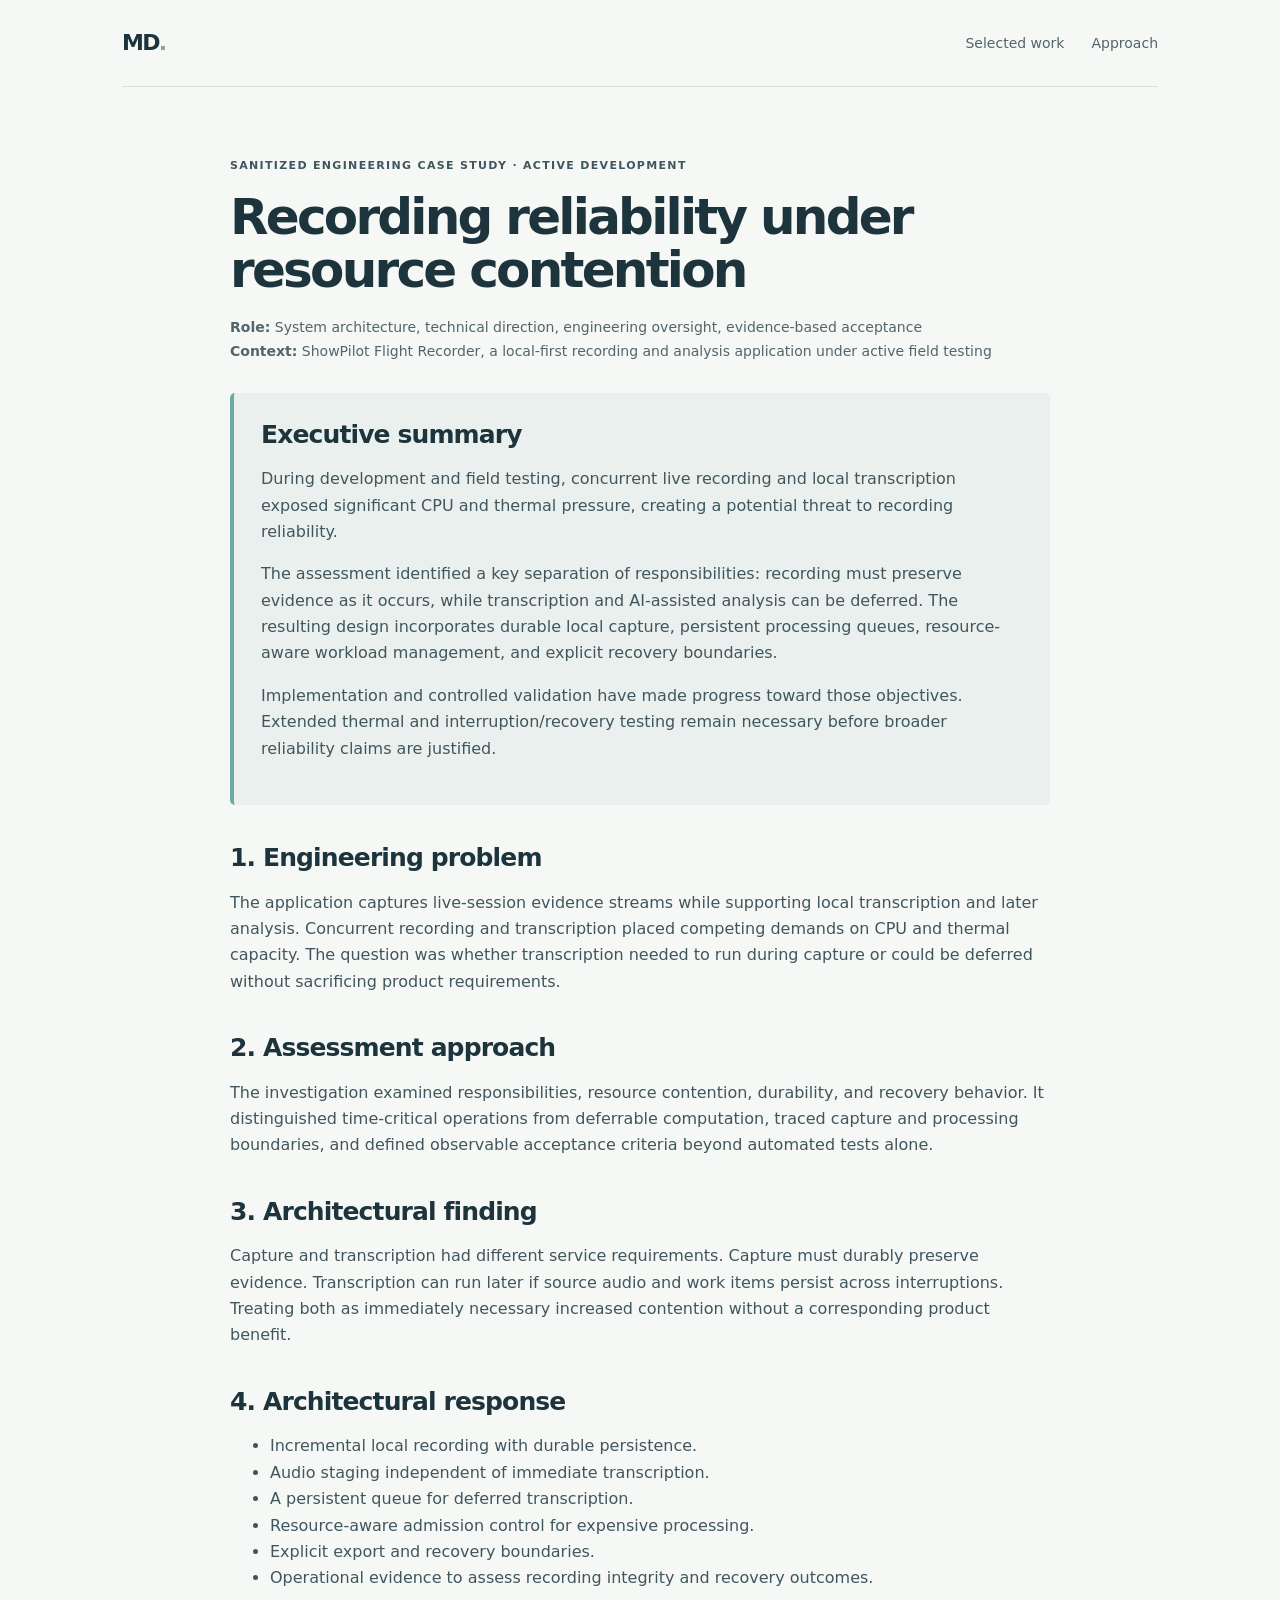
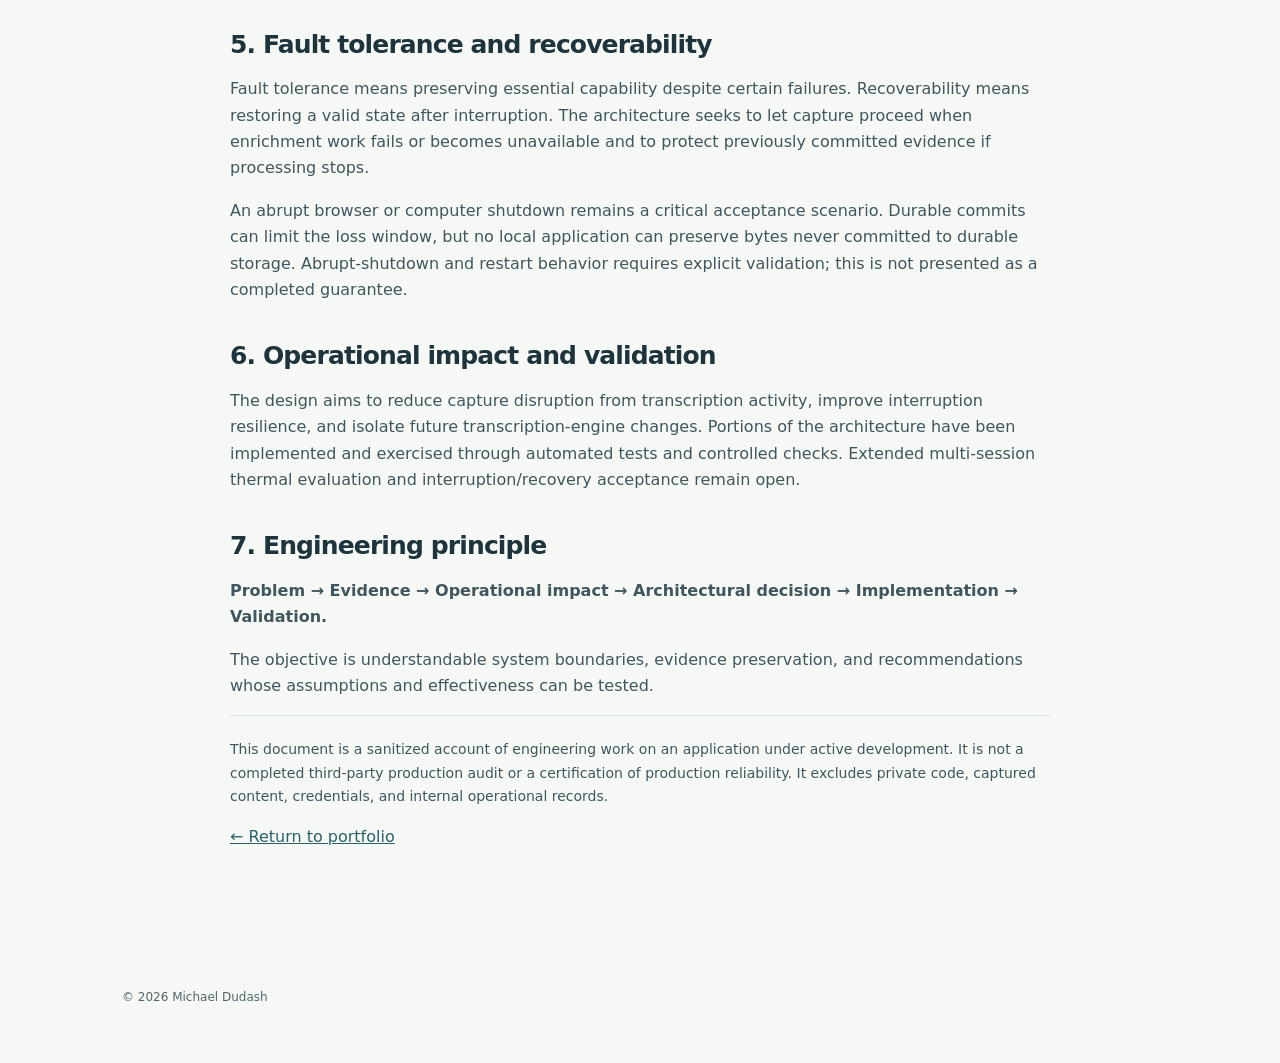
==== case-studies/recording-reliability.html @ 8b7480df "Draft portfolio: case-studies/recording-reliability.html" ====
<!doctype html><html lang="en"><head><meta charset="utf-8"><meta name="viewport" content="width=device-width,initial-scale=1"><meta name="description" content="Sanitized architecture and reliability engineering case study."><title>Recording Reliability | Michael Dudash</title><link rel="stylesheet" href="../assets/style.css"></head><body><div class="shell"><header class="top"><a class="brand" href="../">MD<span class="dot">.</span></a><nav><a href="../#work">Selected work</a><a href="../#approach">Approach</a></nav></header><article class="case-page"><p class="eyebrow">SANITIZED ENGINEERING CASE STUDY · ACTIVE DEVELOPMENT</p><h1>Recording reliability under resource contention</h1><p class="meta"><strong>Role:</strong> System architecture, technical direction, engineering oversight, evidence-based acceptance<br><strong>Context:</strong> ShowPilot Flight Recorder, a local-first recording and analysis application under active field testing</p><section class="summary"><h2>Executive summary</h2><p>During development and field testing, concurrent live recording and local transcription exposed significant CPU and thermal pressure, creating a potential threat to recording reliability.</p><p>The assessment identified a key separation of responsibilities: recording must preserve evidence as it occurs, while transcription and AI-assisted analysis can be deferred. The resulting design incorporates durable local capture, persistent processing queues, resource-aware workload management, and explicit recovery boundaries.</p><p>Implementation and controlled validation have made progress toward those objectives. Extended thermal and interruption/recovery testing remain necessary before broader reliability claims are justified.</p></section><h2>1. Engineering problem</h2><p>The application captures live-session evidence streams while supporting local transcription and later analysis. Concurrent recording and transcription placed competing demands on CPU and thermal capacity. The question was whether transcription needed to run during capture or could be deferred without sacrificing product requirements.</p><h2>2. Assessment approach</h2><p>The investigation examined responsibilities, resource contention, durability, and recovery behavior. It distinguished time-critical operations from deferrable computation, traced capture and processing boundaries, and defined observable acceptance criteria beyond automated tests alone.</p><h2>3. Architectural finding</h2><p>Capture and transcription had different service requirements. Capture must durably preserve evidence. Transcription can run later if source audio and work items persist across interruptions. Treating both as immediately necessary increased contention without a corresponding product benefit.</p><h2>4. Architectural response</h2><ul><li>Incremental local recording with durable persistence.</li><li>Audio staging independent of immediate transcription.</li><li>A persistent queue for deferred transcription.</li><li>Resource-aware admission control for expensive processing.</li><li>Explicit export and recovery boundaries.</li><li>Operational evidence to assess recording integrity and recovery outcomes.</li></ul><h2>5. Fault tolerance and recoverability</h2><p>Fault tolerance means preserving essential capability despite certain failures. Recoverability means restoring a valid state after interruption. The architecture seeks to let capture proceed when enrichment work fails or becomes unavailable and to protect previously committed evidence if processing stops.</p><p>An abrupt browser or computer shutdown remains a critical acceptance scenario. Durable commits can limit the loss window, but no local application can preserve bytes never committed to durable storage. Abrupt-shutdown and restart behavior requires explicit validation; this is not presented as a completed guarantee.</p><h2>6. Operational impact and validation</h2><p>The design aims to reduce capture disruption from transcription activity, improve interruption resilience, and isolate future transcription-engine changes. Portions of the architecture have been implemented and exercised through automated tests and controlled checks. Extended multi-session thermal evaluation and interruption/recovery acceptance remain open.</p><h2>7. Engineering principle</h2><p><strong>Problem → Evidence → Operational impact → Architectural decision → Implementation → Validation.</strong></p><p>The objective is understandable system boundaries, evidence preservation, and recommendations whose assumptions and effectiveness can be tested.</p><p class="note">This document is a sanitized account of engineering work on an application under active development. It is not a completed third-party production audit or a certification of production reliability. It excludes private code, captured content, credentials, and internal operational records.</p><p><a href="../">← Return to portfolio</a></p></article><footer>© 2026 Michael Dudash</footer></div></body></html>
---- assets/style.css ----
:root{color-scheme:light;--ink:#1d343d;--muted:#52656d;--teal:#426f71;--wash:#eaf0ed;--line:#d3dfdb}*{box-sizing:border-box}html{scroll-behavior:smooth}body{margin:0;background:#f6f8f5;color:var(--ink);font:16px/1.65 system-ui,-apple-system,"Segoe UI",Arial,sans-serif}a{color:inherit}.shell{max-width:1100px;margin:auto;padding:0 32px}.top{display:flex;align-items:center;justify-content:space-between;padding:25px 0;border-bottom:1px solid var(--line)}.brand{font-weight:800;font-size:22px;letter-spacing:-.08em;text-decoration:none}.dot{color:#7baaa1}.top nav{display:flex;gap:27px}.top nav a{font-size:14px;text-decoration:none;color:var(--muted)}.top nav a:hover,.more{color:var(--teal)}.hero{padding:94px 0 108px;max-width:810px}.eyebrow,.kicker{letter-spacing:.12em;font-size:11px;font-weight:750;color:var(--teal)}h1{font-size:clamp(42px,7vw,74px);line-height:1.05;letter-spacing:-.055em;margin:16px 0 2px}.subtitle{font-size:22px;margin:0 0 22px;color:var(--teal)}.lead{font-size:19px;line-height:1.7;color:#455a60}.hero-actions{display:flex;gap:15px;margin-top:32px;flex-wrap:wrap}.primary,.secondary{padding:12px 19px;border-radius:8px;text-decoration:none;font-size:14px;font-weight:650}.primary{background:#295a5e;color:white}.secondary{border:1px solid #a8c1bd}.section{padding:45px 0 90px;border-top:1px solid var(--line)}.section-heading{max-width:690px;margin-bottom:30px}h2{font-size:clamp(27px,4vw,38px);letter-spacing:-.035em;line-height:1.22;margin:12px 0}.section-heading>p:last-child{color:var(--muted)}.cards{display:grid;grid-template-columns:1fr 1fr;gap:23px}.card{background:#fff;border:1px solid var(--line);border-radius:13px;overflow:hidden;box-shadow:0 6px 26px rgba(25,55,60,.045)}.card-link{text-decoration:none;display:block;height:100%}.card-link:hover h3{text-decoration:underline}.diagram,.method{height:170px;background:#dfebe7;display:flex;align-items:center;justify-content:center;gap:8px;padding:18px}.diagram div{border:1px solid #90b6af;background:#f8fbfa;border-radius:7px;padding:12px 9px;font-size:12px;text-align:center;font-weight:650}.diagram span{color:var(--teal)}.method{flex-wrap:wrap}.method span{background:#f8fbfa;border:1px solid #a7c8c0;border-radius:7px;padding:8px 12px;font-size:12px}.card-body{padding:26px}.card h3{font-size:21px;line-height:1.35;margin:9px 0}.card-body p:not(.kicker){color:var(--muted);font-size:14px}.more{font-weight:700;font-size:13px}.approach-grid{display:grid;grid-template-columns:repeat(3,1fr);gap:30px;margin:30px 0}.approach-grid h3{font-size:17px}.approach-grid p,.note{color:var(--muted);font-size:14px}.note{padding-top:22px;border-top:1px solid var(--line)}footer{padding:28px 0 55px;color:var(--muted);font-size:12px}.case-page{max-width:820px;margin:70px auto 110px}.case-page h1{font-size:clamp(32px,5vw,50px)}.case-page h2{font-size:25px;margin-top:38px}.case-page p,.case-page li{color:#40565f}.case-page .summary{padding:27px;background:var(--wash);border-left:4px solid #6faaa0;border-radius:5px}.case-page .summary h2{margin-top:0}.case-page .meta{font-size:14px;color:var(--muted);margin:20px 0 30px}.case-page a{color:#286268}@media(max-width:700px){.shell{padding:0 19px}.top nav{gap:13px}.top nav a{font-size:12px}.hero{padding:70px 0}.cards,.approach-grid{grid-template-columns:1fr}.diagram,.method{height:150px}}
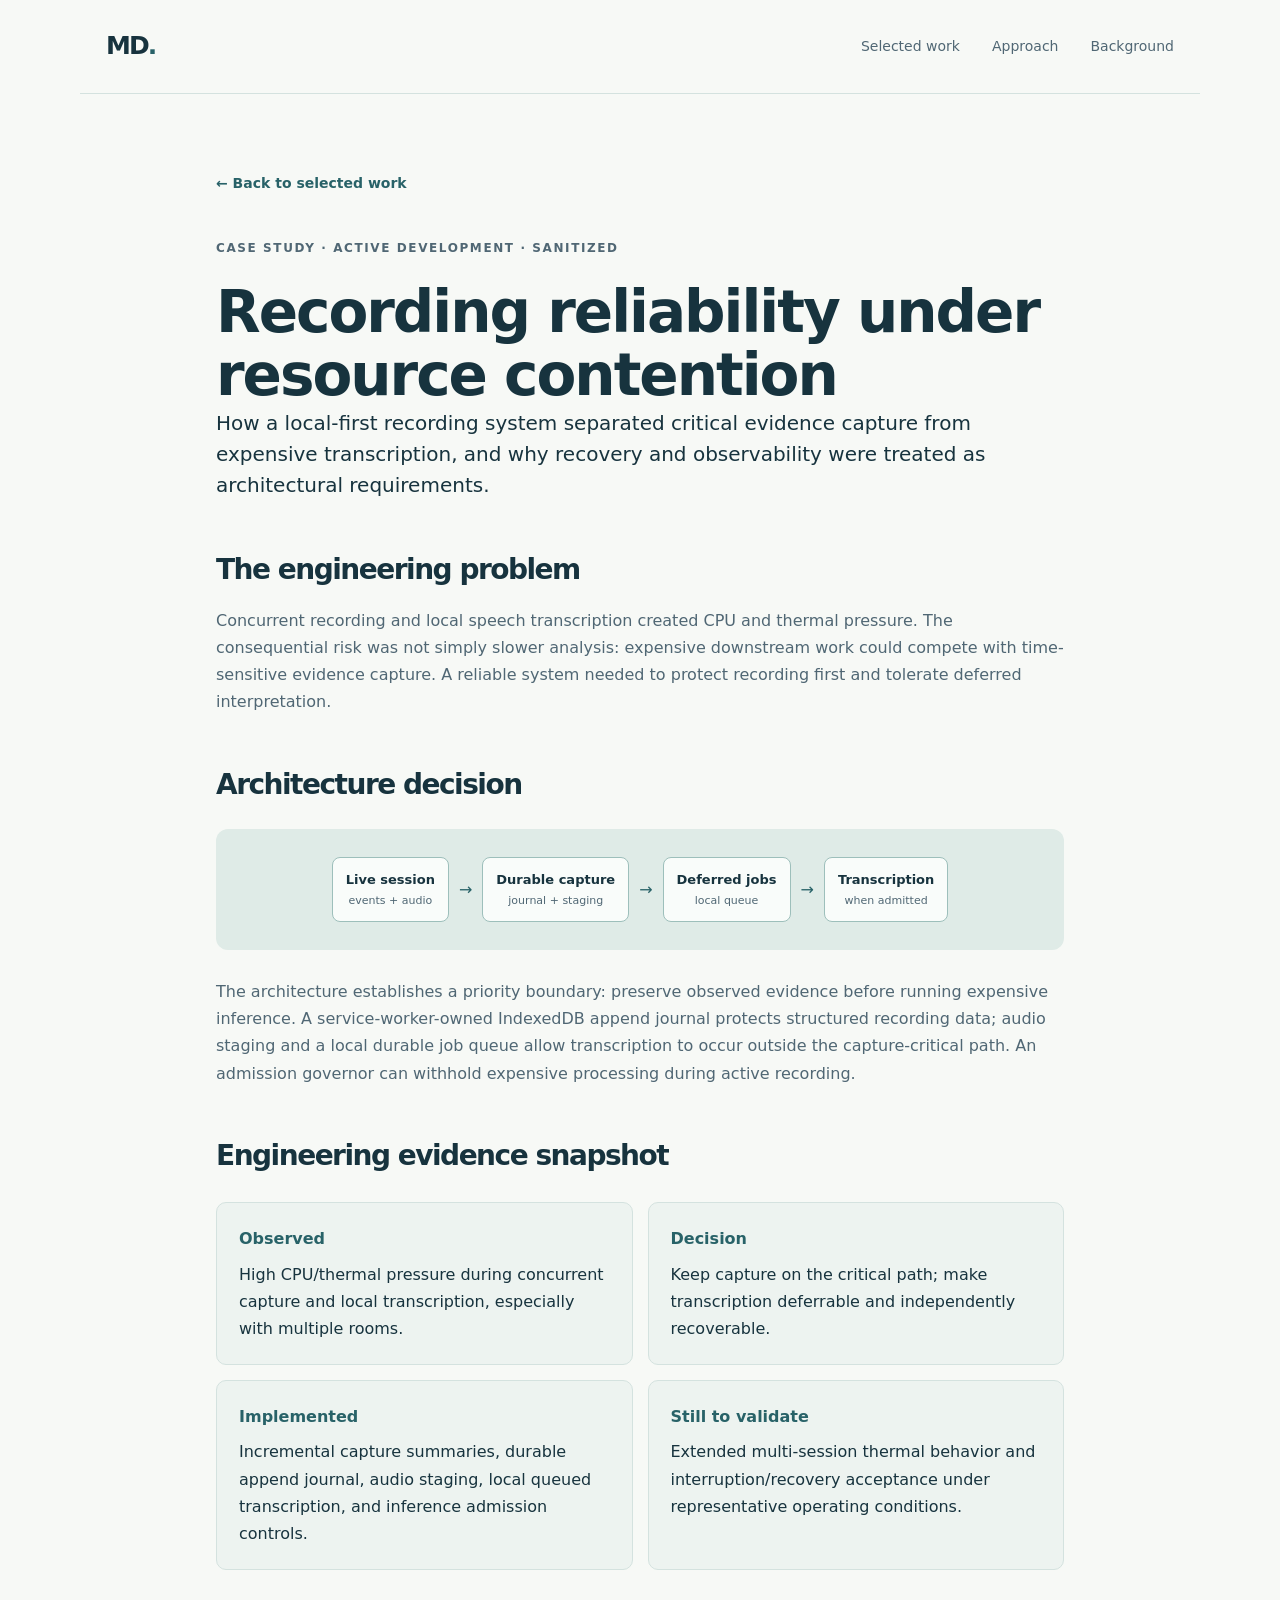
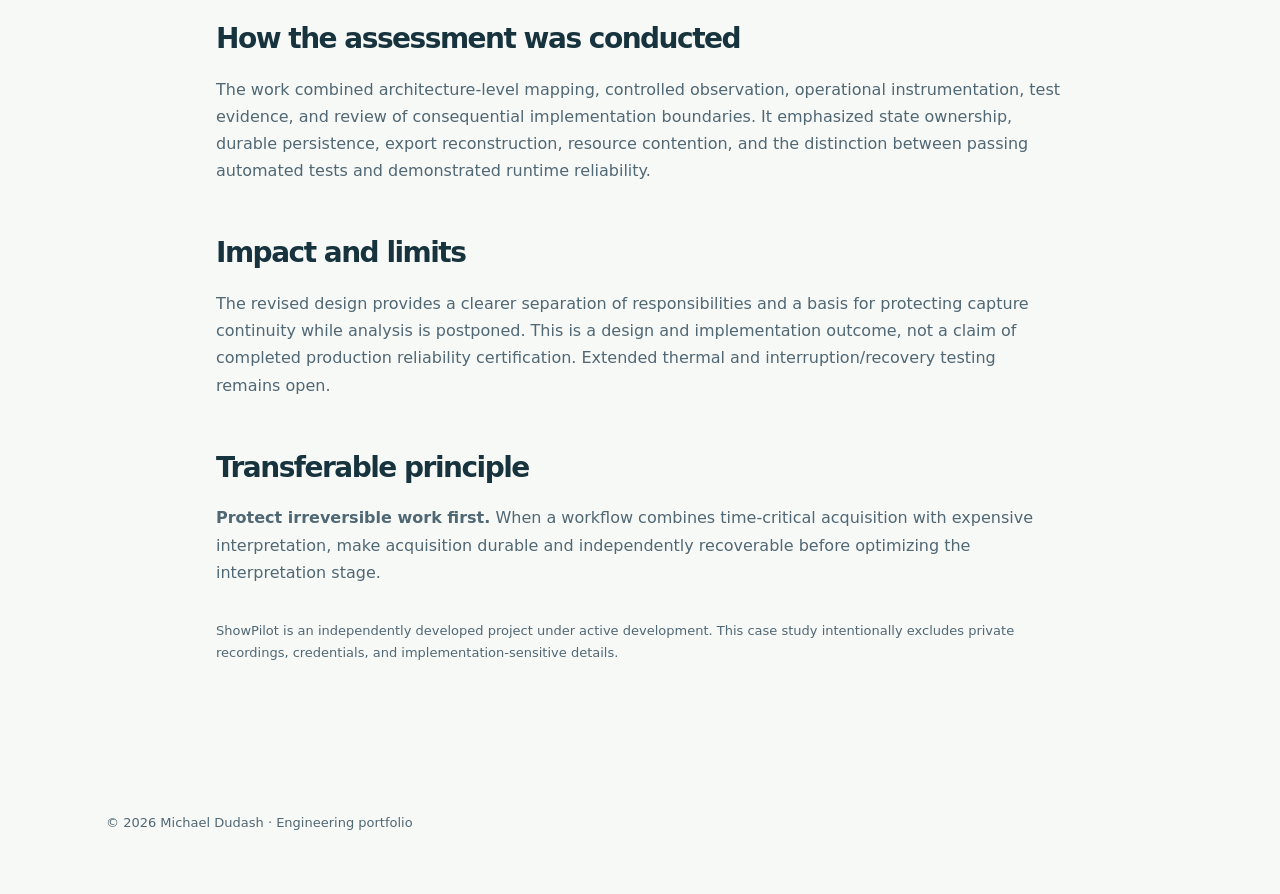
==== commit f53de545: "Publish portfolio v1.0" ====
--- a/case-studies/recording-reliability.html
+++ b/case-studies/recording-reliability.html
@@ -1 +1 @@
-<!doctype html><html lang="en"><head><meta charset="utf-8"><meta name="viewport" content="width=device-width,initial-scale=1"><meta name="description" content="Sanitized architecture and reliability engineering case study."><title>Recording Reliability | Michael Dudash</title><link rel="stylesheet" href="../assets/style.css"></head><body><div class="shell"><header class="top"><a class="brand" href="../">MD<span class="dot">.</span></a><nav><a href="../#work">Selected work</a><a href="../#approach">Approach</a></nav></header><article class="case-page"><p class="eyebrow">SANITIZED ENGINEERING CASE STUDY · ACTIVE DEVELOPMENT</p><h1>Recording reliability under resource contention</h1><p class="meta"><strong>Role:</strong> System architecture, technical direction, engineering oversight, evidence-based acceptance<br><strong>Context:</strong> ShowPilot Flight Recorder, a local-first recording and analysis application under active field testing</p><section class="summary"><h2>Executive summary</h2><p>During development and field testing, concurrent live recording and local transcription exposed significant CPU and thermal pressure, creating a potential threat to recording reliability.</p><p>The assessment identified a key separation of responsibilities: recording must preserve evidence as it occurs, while transcription and AI-assisted analysis can be deferred. The resulting design incorporates durable local capture, persistent processing queues, resource-aware workload management, and explicit recovery boundaries.</p><p>Implementation and controlled validation have made progress toward those objectives. Extended thermal and interruption/recovery testing remain necessary before broader reliability claims are justified.</p></section><h2>1. Engineering problem</h2><p>The application captures live-session evidence streams while supporting local transcription and later analysis. Concurrent recording and transcription placed competing demands on CPU and thermal capacity. The question was whether transcription needed to run during capture or could be deferred without sacrificing product requirements.</p><h2>2. Assessment approach</h2><p>The investigation examined responsibilities, resource contention, durability, and recovery behavior. It distinguished time-critical operations from deferrable computation, traced capture and processing boundaries, and defined observable acceptance criteria beyond automated tests alone.</p><h2>3. Architectural finding</h2><p>Capture and transcription had different service requirements. Capture must durably preserve evidence. Transcription can run later if source audio and work items persist across interruptions. Treating both as immediately necessary increased contention without a corresponding product benefit.</p><h2>4. Architectural response</h2><ul><li>Incremental local recording with durable persistence.</li><li>Audio staging independent of immediate transcription.</li><li>A persistent queue for deferred transcription.</li><li>Resource-aware admission control for expensive processing.</li><li>Explicit export and recovery boundaries.</li><li>Operational evidence to assess recording integrity and recovery outcomes.</li></ul><h2>5. Fault tolerance and recoverability</h2><p>Fault tolerance means preserving essential capability despite certain failures. Recoverability means restoring a valid state after interruption. The architecture seeks to let capture proceed when enrichment work fails or becomes unavailable and to protect previously committed evidence if processing stops.</p><p>An abrupt browser or computer shutdown remains a critical acceptance scenario. Durable commits can limit the loss window, but no local application can preserve bytes never committed to durable storage. Abrupt-shutdown and restart behavior requires explicit validation; this is not presented as a completed guarantee.</p><h2>6. Operational impact and validation</h2><p>The design aims to reduce capture disruption from transcription activity, improve interruption resilience, and isolate future transcription-engine changes. Portions of the architecture have been implemented and exercised through automated tests and controlled checks. Extended multi-session thermal evaluation and interruption/recovery acceptance remain open.</p><h2>7. Engineering principle</h2><p><strong>Problem → Evidence → Operational impact → Architectural decision → Implementation → Validation.</strong></p><p>The objective is understandable system boundaries, evidence preservation, and recommendations whose assumptions and effectiveness can be tested.</p><p class="note">This document is a sanitized account of engineering work on an application under active development. It is not a completed third-party production audit or a certification of production reliability. It excludes private code, captured content, credentials, and internal operational records.</p><p><a href="../">← Return to portfolio</a></p></article><footer>© 2026 Michael Dudash</footer></div></body></html>+<!doctype html><html lang="en"><head><meta charset="utf-8"><meta name="viewport" content="width=device-width, initial-scale=1"><title>Recording Reliability | Michael Dudash</title><link rel="stylesheet" href="../assets/style.css"><style>.article{max-width:900px;padding-top:75px;padding-bottom:100px}.article h1{font-size:clamp(40px,5vw,58px);letter-spacing:-2px}.article h2{font-size:28px;margin-top:52px}.article p,.article li{color:#506774}.article .lead{color:#17333e}.evidence{display:grid;grid-template-columns:repeat(2,1fr);gap:15px;margin:30px 0}.evidence div{background:#edf3f0;border:1px solid #d4e2df;border-radius:10px;padding:22px}.evidence strong{display:block;color:#286268;margin-bottom:8px}.diagram{padding:28px 10px;background:#dfebe7;border-radius:12px;margin:28px 0}.diagram .mini-flow{justify-content:center}.back{font-size:14px;text-decoration:none;color:#286268;font-weight:700}@media(max-width:650px){.evidence{grid-template-columns:1fr}.diagram .mini-flow{flex-wrap:wrap}}</style></head><body><header class="wrap nav"><a class="mark" href="../index.html">MD<span>.</span></a><nav><a href="../index.html#work">Selected work</a><a href="../index.html#approach">Approach</a><a href="../index.html#background">Background</a></nav></header><main class="wrap article"><a class="back" href="../index.html#work">← Back to selected work</a><p class="eyebrow" style="margin-top:42px">CASE STUDY · ACTIVE DEVELOPMENT · SANITIZED</p><h1>Recording reliability under resource contention</h1><p class="lead">How a local-first recording system separated critical evidence capture from expensive transcription, and why recovery and observability were treated as architectural requirements.</p><h2>The engineering problem</h2><p>Concurrent recording and local speech transcription created CPU and thermal pressure. The consequential risk was not simply slower analysis: expensive downstream work could compete with time-sensitive evidence capture. A reliable system needed to protect recording first and tolerate deferred interpretation.</p><h2>Architecture decision</h2><div class="diagram"><div class="mini-flow"><span>Live session<br><small>events + audio</small></span><b>→</b><span>Durable capture<br><small>journal + staging</small></span><b>→</b><span>Deferred jobs<br><small>local queue</small></span><b>→</b><span>Transcription<br><small>when admitted</small></span></div></div><p>The architecture establishes a priority boundary: preserve observed evidence before running expensive inference. A service-worker-owned IndexedDB append journal protects structured recording data; audio staging and a local durable job queue allow transcription to occur outside the capture-critical path. An admission governor can withhold expensive processing during active recording.</p><h2>Engineering evidence snapshot</h2><div class="evidence"><div><strong>Observed</strong>High CPU/thermal pressure during concurrent capture and local transcription, especially with multiple rooms.</div><div><strong>Decision</strong>Keep capture on the critical path; make transcription deferrable and independently recoverable.</div><div><strong>Implemented</strong>Incremental capture summaries, durable append journal, audio staging, local queued transcription, and inference admission controls.</div><div><strong>Still to validate</strong>Extended multi-session thermal behavior and interruption/recovery acceptance under representative operating conditions.</div></div><h2>How the assessment was conducted</h2><p>The work combined architecture-level mapping, controlled observation, operational instrumentation, test evidence, and review of consequential implementation boundaries. It emphasized state ownership, durable persistence, export reconstruction, resource contention, and the distinction between passing automated tests and demonstrated runtime reliability.</p><h2>Impact and limits</h2><p>The revised design provides a clearer separation of responsibilities and a basis for protecting capture continuity while analysis is postponed. This is a design and implementation outcome, not a claim of completed production reliability certification. Extended thermal and interruption/recovery testing remains open.</p><h2>Transferable principle</h2><p><strong>Protect irreversible work first.</strong> When a workflow combines time-critical acquisition with expensive interpretation, make acquisition durable and independently recoverable before optimizing the interpretation stage.</p><p class="note">ShowPilot is an independently developed project under active development. This case study intentionally excludes private recordings, credentials, and implementation-sensitive details.</p></main><footer class="wrap footer">© 2026 Michael Dudash · Engineering portfolio</footer></body></html>
--- a/assets/style.css
+++ b/assets/style.css
@@ -1 +1,5 @@
-:root{color-scheme:light;--ink:#1d343d;--muted:#52656d;--teal:#426f71;--wash:#eaf0ed;--line:#d3dfdb}*{box-sizing:border-box}html{scroll-behavior:smooth}body{margin:0;background:#f6f8f5;color:var(--ink);font:16px/1.65 system-ui,-apple-system,"Segoe UI",Arial,sans-serif}a{color:inherit}.shell{max-width:1100px;margin:auto;padding:0 32px}.top{display:flex;align-items:center;justify-content:space-between;padding:25px 0;border-bottom:1px solid var(--line)}.brand{font-weight:800;font-size:22px;letter-spacing:-.08em;text-decoration:none}.dot{color:#7baaa1}.top nav{display:flex;gap:27px}.top nav a{font-size:14px;text-decoration:none;color:var(--muted)}.top nav a:hover,.more{color:var(--teal)}.hero{padding:94px 0 108px;max-width:810px}.eyebrow,.kicker{letter-spacing:.12em;font-size:11px;font-weight:750;color:var(--teal)}h1{font-size:clamp(42px,7vw,74px);line-height:1.05;letter-spacing:-.055em;margin:16px 0 2px}.subtitle{font-size:22px;margin:0 0 22px;color:var(--teal)}.lead{font-size:19px;line-height:1.7;color:#455a60}.hero-actions{display:flex;gap:15px;margin-top:32px;flex-wrap:wrap}.primary,.secondary{padding:12px 19px;border-radius:8px;text-decoration:none;font-size:14px;font-weight:650}.primary{background:#295a5e;color:white}.secondary{border:1px solid #a8c1bd}.section{padding:45px 0 90px;border-top:1px solid var(--line)}.section-heading{max-width:690px;margin-bottom:30px}h2{font-size:clamp(27px,4vw,38px);letter-spacing:-.035em;line-height:1.22;margin:12px 0}.section-heading>p:last-child{color:var(--muted)}.cards{display:grid;grid-template-columns:1fr 1fr;gap:23px}.card{background:#fff;border:1px solid var(--line);border-radius:13px;overflow:hidden;box-shadow:0 6px 26px rgba(25,55,60,.045)}.card-link{text-decoration:none;display:block;height:100%}.card-link:hover h3{text-decoration:underline}.diagram,.method{height:170px;background:#dfebe7;display:flex;align-items:center;justify-content:center;gap:8px;padding:18px}.diagram div{border:1px solid #90b6af;background:#f8fbfa;border-radius:7px;padding:12px 9px;font-size:12px;text-align:center;font-weight:650}.diagram span{color:var(--teal)}.method{flex-wrap:wrap}.method span{background:#f8fbfa;border:1px solid #a7c8c0;border-radius:7px;padding:8px 12px;font-size:12px}.card-body{padding:26px}.card h3{font-size:21px;line-height:1.35;margin:9px 0}.card-body p:not(.kicker){color:var(--muted);font-size:14px}.more{font-weight:700;font-size:13px}.approach-grid{display:grid;grid-template-columns:repeat(3,1fr);gap:30px;margin:30px 0}.approach-grid h3{font-size:17px}.approach-grid p,.note{color:var(--muted);font-size:14px}.note{padding-top:22px;border-top:1px solid var(--line)}footer{padding:28px 0 55px;color:var(--muted);font-size:12px}.case-page{max-width:820px;margin:70px auto 110px}.case-page h1{font-size:clamp(32px,5vw,50px)}.case-page h2{font-size:25px;margin-top:38px}.case-page p,.case-page li{color:#40565f}.case-page .summary{padding:27px;background:var(--wash);border-left:4px solid #6faaa0;border-radius:5px}.case-page .summary h2{margin-top:0}.case-page .meta{font-size:14px;color:var(--muted);margin:20px 0 30px}.case-page a{color:#286268}@media(max-width:700px){.shell{padding:0 19px}.top nav{gap:13px}.top nav a{font-size:12px}.hero{padding:70px 0}.cards,.approach-grid{grid-template-columns:1fr}.diagram,.method{height:150px}}+:root{--ink:#17333e;--teal:#286268;--muted:#506774;--bg:#f7f9f6;--line:#d4e2df;--pale:#dfebe7}*{box-sizing:border-box}html{scroll-behavior:smooth}body{margin:0;background:var(--bg);color:var(--ink);font:16px/1.7 system-ui,-apple-system,'Segoe UI',sans-serif}a{color:inherit}a:hover{color:var(--teal)}.wrap{max-width:1120px;margin:auto;padding-left:26px;padding-right:26px}.nav{height:94px;display:flex;align-items:center;justify-content:space-between;border-bottom:1px solid var(--line)}.mark{text-decoration:none;font-size:25px;font-weight:850;letter-spacing:-2px}.mark span{color:var(--teal)}nav{display:flex;gap:32px;font-size:14px}nav a{text-decoration:none;color:var(--muted)}.hero{padding-top:96px;padding-bottom:76px;display:grid;grid-template-columns:minmax(0,1fr) 255px;align-items:center;gap:80px}.eyebrow{font-size:12px;letter-spacing:1.6px;font-weight:800;color:var(--teal);margin:0 0 22px}h1{font-size:clamp(46px,6vw,76px);letter-spacing:-4px;line-height:1.1;margin:0}h2{font-size:clamp(30px,3.5vw,43px);letter-spacing:-1.5px;line-height:1.2;margin:0 0 20px;max-width:760px}h3{font-size:20px;line-height:1.4;margin:0 0 12px}.role{font-size:25px;color:var(--teal);margin:0 0 24px}.lead{font-size:20px;line-height:1.55;margin:0 0 16px}.sublead{color:var(--muted);margin:0 0 30px}.actions{display:flex;flex-wrap:wrap;gap:12px}.button{display:inline-block;border:1px solid #abc8c5;border-radius:9px;padding:12px 19px;text-decoration:none;font-size:14px;font-weight:700}.button.primary{background:var(--teal);border-color:var(--teal);color:white}.portrait{margin:0}.portrait img{display:block;width:100%;aspect-ratio:4/4.6;object-fit:cover;object-position:center 34%;border-radius:16px;filter:saturate(.85)}.portrait figcaption{font-size:12px;text-align:center;color:var(--muted);margin-top:12px}.stats{display:grid;grid-template-columns:repeat(3,1fr);gap:0;padding-top:22px;padding-bottom:28px;border-top:1px solid var(--line);border-bottom:1px solid var(--line)}.stats div{padding:12px 20px;border-right:1px solid var(--line)}.stats div:first-child{padding-left:0}.stats div:last-child{border-right:0}.stats strong,.stats span{display:block}.stats strong{font-size:18px}.stats span{font-size:13px;color:var(--muted)}.section{padding-top:90px;padding-bottom:84px}.section-intro{color:var(--muted);margin:0 0 34px}.cards{display:grid;grid-template-columns:repeat(2,minmax(0,1fr));gap:24px}.card{background:white;border:1px solid var(--line);border-radius:15px;overflow:hidden}.card-visual{height:170px;background:var(--pale);display:flex;align-items:center;justify-content:center;padding:20px}.mini-flow{display:flex;align-items:center;gap:10px;text-align:center}.mini-flow span{border:1px solid #9dbfbb;background:#f9fcfa;border-radius:8px;padding:12px 13px;font-weight:650;font-size:13px;line-height:1.5}.mini-flow small{font-size:11px;color:var(--muted);font-weight:400}.mini-flow b{font-weight:400;color:var(--teal)}.steps span{padding:12px 10px}.card-body{padding:28px}.card-body .eyebrow{margin-bottom:13px}.card-body h3 a{text-decoration:none}.card-body p:not(.eyebrow){color:var(--muted);margin:0 0 18px}.tags{display:flex;flex-wrap:wrap;gap:8px;margin-bottom:18px}.tags span{font-size:11px;color:var(--teal);border:1px solid var(--line);padding:3px 8px;border-radius:5px}.text-link{font-size:14px;color:var(--teal);font-weight:750;text-decoration:none}.border-top{border-top:1px solid var(--line)}.columns{display:grid;grid-template-columns:repeat(3,1fr);gap:32px;margin-top:48px}.columns h3{font-size:17px}.columns p,.timeline p{color:var(--muted)}.principle{margin-top:45px;background:#edf3f0;border-left:3px solid var(--teal);padding:22px 28px}.principle p{font-size:19px;margin:8px 0 0}.timeline{margin-top:34px;display:grid;gap:0}.timeline>div{display:grid;grid-template-columns:180px 1fr;gap:22px;padding:17px 0;border-bottom:1px solid var(--line)}.timeline span{font-weight:750;color:var(--teal)}.timeline p{margin:0}.note{font-size:13px;color:var(--muted);margin-top:34px;max-width:850px}.footer{padding-top:35px;padding-bottom:60px;color:var(--muted);font-size:13px}@media(max-width:750px){.nav{height:76px}nav{gap:15px}.hero{padding-top:52px;grid-template-columns:1fr;gap:30px}.portrait{max-width:220px}.stats,.cards,.columns{grid-template-columns:1fr}.stats div{border-right:0;border-bottom:1px solid var(--line);padding-left:0}.section{padding-top:65px;padding-bottom:60px}.timeline>div{grid-template-columns:1fr;gap:4px}.mini-flow{gap:5px}.mini-flow span{font-size:11px;padding:9px 7px}.steps span{font-size:11px}h1{letter-spacing:-2px}}
+
+/* v0.3: give section titles the available desktop width while retaining natural responsive wrapping */
+#work > h2, #background > h2 {max-width:none;letter-spacing:-1.8px}
+@media (min-width:1050px) {#work > h2, #background > h2 {font-size:clamp(30px,3vw,39px);white-space:nowrap}}
